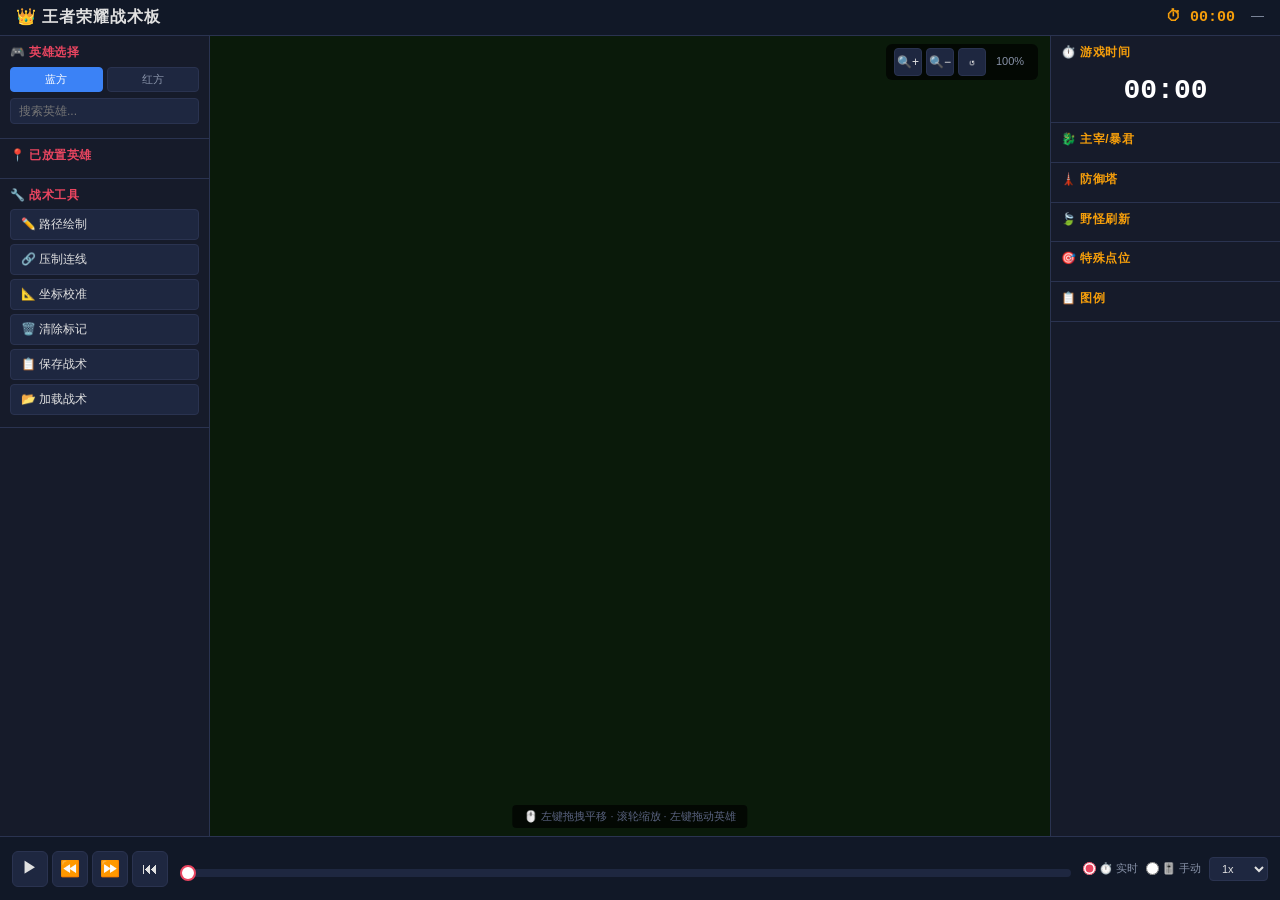
==== index.html @ 68d26238 "Initial: Honor of Kings Tactics Board — HTML5 Canvas MOBA tactical visualization system" ====
<!DOCTYPE html>
<html lang="zh-CN">
<head>
<meta charset="UTF-8">
<meta name="viewport" content="width=device-width, initial-scale=1.0">
<title>王者荣耀战术板</title>
<link rel="stylesheet" href="css/style.css">
</head>
<body>
  <!-- 顶部标题栏 -->
  <header id="header">
    <h1>👑 王者荣耀战术板</h1>
    <button id="btn-menu" title="菜单">☰</button>
    <div id="header-info">
      <span id="game-time-display">⏱ 00:00</span>
      <span id="game-phase-display">—</span>
    </div>
  </header>

  <!-- 主布局：三栏 -->
  <div id="main-container">
    <!-- 左侧面板 -->
    <aside id="left-panel">
      <!-- 抽屉拖拽手柄（移动端） -->
      <div id="drawer-handle"></div>
      <!-- 英雄面板 -->
      <section id="hero-section">
        <h3>🎮 英雄选择</h3>
        <div class="team-tabs">
          <button class="team-tab active" data-team="blue">蓝方</button>
          <button class="team-tab" data-team="red">红方</button>
        </div>
        <input type="text" id="hero-search" placeholder="搜索英雄...">
        <div id="hero-list"></div>
      </section>

      <!-- 已放置英雄 -->
      <section id="placed-heroes">
        <h3>📍 已放置英雄</h3>
        <div id="placed-list"></div>
      </section>

      <!-- 战术工具 -->
      <section id="tools-section">
        <h3>🔧 战术工具</h3>
        <button id="btn-path" class="tool-btn">✏️ 路径绘制</button>
        <button id="btn-suppress" class="tool-btn" title="连线模式：点击英雄A再点击英雄B建立连线">🔗 压制连线</button>
        <button id="btn-calibrate" class="tool-btn">📐 坐标校准</button>
        <button id="btn-erase" class="tool-btn">🗑️ 清除标记</button>
        <button id="btn-save" class="tool-btn">📋 保存战术</button>
        <button id="btn-load" class="tool-btn">📂 加载战术</button>
        <input type="file" id="load-file" accept=".json" style="display:none">
      </section>
    </aside>

    <!-- 中间地图 -->
    <main id="map-area">
      <div id="map-controls">
        <button id="btn-zoom-in" title="放大">🔍+</button>
        <button id="btn-zoom-out" title="缩小">🔍−</button>
        <button id="btn-zoom-reset" title="重置视图">↺</button>
        <span id="zoom-level">100%</span>
      </div>
      <canvas id="map-canvas"></canvas>
      <div id="map-hint">🖱️ 左键拖拽平移 · 滚轮缩放 · 左键拖动英雄</div>
    </main>

    <!-- 右侧面板 -->
    <aside id="right-panel">
      <!-- 游戏时间 -->
      <section id="time-section">
        <h3>⏱️ 游戏时间</h3>
        <div id="time-display">00:00</div>
      </section>

      <!-- 主宰/暴君 -->
      <section id="dragon-section">
        <h3>🐉 主宰/暴君</h3>
        <div id="dragon-info"></div>
      </section>

      <!-- 防御塔 -->
      <section id="tower-section">
        <h3>🗼 防御塔</h3>
        <div id="tower-info"></div>
      </section>

      <!-- 野怪 -->
      <section id="jungle-section">
        <h3>🍃 野怪刷新</h3>
        <div id="jungle-info"></div>
      </section>

      <!-- 特殊点位 -->
      <section id="special-section">
        <h3>🎯 特殊点位</h3>
        <div id="special-info"></div>
      </section>

      <!-- 图例 -->
      <section id="legend-section">
        <h3>📋 图例</h3>
        <div id="legend"></div>
      </section>
    </aside>
  </div>

  <!-- 移动端：信息面板浮动切换按钮 -->
  <button id="btn-toggle-info" title="信息面板">📊</button>
  <div id="mobile-info-indicator">游戏信息</div>

  <!-- 底部时间轴 -->
  <footer id="timeline-bar">
    <div class="timeline-controls">
      <button id="btn-play" title="开始/暂停">▶</button>
      <button id="btn-step-back" title="后退30秒">⏪</button>
      <button id="btn-step-fwd" title="前进30秒">⏩</button>
      <button id="btn-reset-time" title="归零">⏮</button>
    </div>

    <div class="timeline-slider-container">
      <div class="timeline-markers" id="timeline-markers"></div>
      <input type="range" id="timeline-slider" min="0" max="1200" value="0" step="1">
      <div class="timeline-labels" id="timeline-labels"></div>
    </div>

    <div class="timeline-settings">
      <label class="mode-label">
        <input type="radio" name="timeMode" value="realtime" checked> ⏱️ 实时
      </label>
      <label class="mode-label">
        <input type="radio" name="timeMode" value="manual"> 🎚️ 手动
      </label>
      <select id="speed-select">
        <option value="0.5">0.5x</option>
        <option value="1" selected>1x</option>
        <option value="2">2x</option>
        <option value="4">4x</option>
      </select>
    </div>
  </footer>

  <script src="js/gameData.js"></script>
  <script src="js/map.js"></script>
  <script src="js/markers.js"></script>
  <script src="js/heroPanel.js"></script>
  <script src="js/infoPanel.js"></script>
  <script src="js/timeline.js"></script>
  <script src="js/paths.js"></script>
  <script src="js/storage.js"></script>
  <script src="js/calibrate.js"></script>
  <script src="js/skills.js"></script>
  <script src="js/main.js"></script>
</body>
</html>
---- css/style.css ----
/* ===== 全局样式 ===== */
*, *::before, *::after {
  margin: 0;
  padding: 0;
  box-sizing: border-box;
}

:root {
  --bg-primary: #0a0e1a;
  --bg-secondary: #111827;
  --bg-panel: #161b2a;
  --bg-element: #1e2740;
  --border-color: #2a3350;
  --text-primary: #e0e0e0;
  --text-secondary: #8892a8;
  --text-muted: #5a6380;
  --accent-blue: #3b82f6;
  --accent-red: #e94560;
  --accent-gold: #f59e0b;
  --accent-green: #10b981;
  --accent-purple: #8b5cf6;
  --accent-cyan: #06b6d4;
  --team-blue: #3b82f6;
  --team-red: #ef4444;
}

html, body {
  width: 100%;
  height: 100%;
  overflow: hidden;
  font-family: 'Segoe UI', 'PingFang SC', 'Microsoft YaHei', sans-serif;
  background: var(--bg-primary);
  color: var(--text-primary);
  font-size: 13px;
  line-height: 1.4;
}

/* ===== 头部 ===== */
#header {
  display: flex;
  justify-content: space-between;
  align-items: center;
  padding: 6px 16px;
  background: var(--bg-secondary);
  border-bottom: 1px solid var(--border-color);
  height: 36px;
  flex-shrink: 0;
}

#header h1 {
  font-size: 16px;
  font-weight: 700;
  letter-spacing: 1px;
}

#header-info {
  display: flex;
  gap: 16px;
  font-size: 13px;
  color: var(--text-secondary);
}

#game-time-display {
  font-weight: bold;
  color: var(--accent-gold);
  font-family: 'Consolas', 'Courier New', monospace;
  font-size: 15px;
}

/* ===== 主容器 ===== */
#main-container {
  display: flex;
  height: calc(100vh - 36px - 64px);
  gap: 0;
}

/* ===== 左侧面板 ===== */
#left-panel {
  width: 210px;
  min-width: 210px;
  background: var(--bg-panel);
  border-right: 1px solid var(--border-color);
  overflow-y: auto;
  display: flex;
  flex-direction: column;
  gap: 0;
}

#left-panel section {
  padding: 8px 10px;
  border-bottom: 1px solid var(--border-color);
}

#left-panel h3 {
  font-size: 12px;
  color: var(--accent-red);
  margin-bottom: 6px;
  text-transform: uppercase;
  letter-spacing: 0.5px;
}

/* 阵营标签 */
.team-tabs {
  display: flex;
  gap: 4px;
  margin-bottom: 6px;
}

.team-tab {
  flex: 1;
  padding: 4px 8px;
  border: 1px solid var(--border-color);
  background: var(--bg-element);
  color: var(--text-secondary);
  border-radius: 4px;
  cursor: pointer;
  font-size: 11px;
  transition: all 0.2s;
}

.team-tab.active[data-team="blue"] {
  background: var(--team-blue);
  color: #fff;
  border-color: var(--team-blue);
}

.team-tab.active[data-team="red"] {
  background: var(--team-red);
  color: #fff;
  border-color: var(--team-red);
}

/* 英雄搜索 */
#hero-search {
  width: 100%;
  padding: 5px 8px;
  background: var(--bg-element);
  border: 1px solid var(--border-color);
  border-radius: 4px;
  color: var(--text-primary);
  font-size: 12px;
  margin-bottom: 6px;
  outline: none;
}

#hero-search:focus {
  border-color: var(--accent-blue);
}

/* 英雄列表 */
#hero-list {
  display: flex;
  flex-wrap: wrap;
  gap: 3px;
  max-height: 200px;
  overflow-y: auto;
}

.hero-icon {
  width: 34px;
  height: 34px;
  border-radius: 50%;
  background: var(--bg-element);
  border: 2px solid transparent;
  cursor: grab;
  display: flex;
  align-items: center;
  justify-content: center;
  font-size: 14px;
  font-weight: bold;
  font-family: 'Microsoft YaHei', 'PingFang SC', sans-serif;
  transition: all 0.15s;
  user-select: none;
  position: relative;
}

.hero-icon:hover {
  border-color: var(--accent-blue);
  transform: scale(1.1);
}

.hero-icon:active {
  cursor: grabbing;
  transform: scale(0.95);
}

.hero-icon.selected {
  border-color: var(--accent-gold);
  box-shadow: 0 0 6px rgba(245, 158, 11, 0.4);
}

.hero-icon .hero-tooltip {
  display: none;
  position: absolute;
  bottom: 100%;
  left: 50%;
  transform: translateX(-50%);
  background: #000;
  color: #fff;
  padding: 2px 6px;
  border-radius: 3px;
  font-size: 10px;
  white-space: nowrap;
  z-index: 100;
}

.hero-icon:hover .hero-tooltip {
  display: block;
}

/* 已放置英雄 */
#placed-list {
  display: flex;
  flex-direction: column;
  gap: 3px;
  max-height: 150px;
  overflow-y: auto;
  font-size: 11px;
}

.placed-entry {
  display: flex;
  align-items: center;
  gap: 6px;
  padding: 3px 6px;
  background: var(--bg-element);
  border-radius: 4px;
  cursor: pointer;
}

.placed-entry:hover {
  background: #2a3350;
}

.placed-entry .remove-btn {
  margin-left: auto;
  cursor: pointer;
  color: var(--accent-red);
  font-weight: bold;
  font-size: 14px;
}

/* 战术工具 */
#tools-section .tool-btn {
  display: block;
  width: 100%;
  padding: 6px 10px;
  margin-bottom: 4px;
  background: var(--bg-element);
  border: 1px solid var(--border-color);
  color: var(--text-primary);
  border-radius: 4px;
  cursor: pointer;
  font-size: 12px;
  text-align: left;
  transition: all 0.15s;
}

#tools-section .tool-btn:hover {
  background: #2a3350;
  border-color: var(--accent-blue);
}

#tools-section .tool-btn.active {
  background: var(--accent-blue);
  border-color: var(--accent-blue);
  color: #fff;
}

/* ===== 地图区域 ===== */
#map-area {
  flex: 1;
  position: relative;
  background: #0a1a0a;
  overflow: hidden;
  cursor: default;
}

#map-canvas {
  display: block;
  width: 100%;
  height: 100%;
}

#map-controls {
  position: absolute;
  top: 8px;
  right: 12px;
  display: flex;
  align-items: center;
  gap: 4px;
  z-index: 10;
  background: rgba(0,0,0,0.7);
  padding: 4px 8px;
  border-radius: 6px;
}

#map-controls button {
  width: 28px;
  height: 28px;
  border: 1px solid var(--border-color);
  background: var(--bg-element);
  color: var(--text-primary);
  border-radius: 4px;
  cursor: pointer;
  font-size: 12px;
  display: flex;
  align-items: center;
  justify-content: center;
}

#map-controls button:hover {
  background: #2a3350;
}

#zoom-level {
  font-size: 11px;
  color: var(--text-secondary);
  min-width: 40px;
  text-align: center;
}

#map-hint {
  position: absolute;
  bottom: 8px;
  left: 50%;
  transform: translateX(-50%);
  background: rgba(0,0,0,0.7);
  padding: 4px 12px;
  border-radius: 4px;
  font-size: 11px;
  color: var(--text-muted);
  z-index: 10;
  pointer-events: none;
}

/* ===== 右侧面板 ===== */
#right-panel {
  width: 230px;
  min-width: 230px;
  background: var(--bg-panel);
  border-left: 1px solid var(--border-color);
  overflow-y: auto;
}

#right-panel section {
  padding: 8px 10px;
  border-bottom: 1px solid var(--border-color);
}

#right-panel h3 {
  font-size: 12px;
  color: var(--accent-gold);
  margin-bottom: 6px;
  letter-spacing: 0.5px;
}

#time-display {
  font-size: 28px;
  font-weight: bold;
  color: #fff;
  font-family: 'Consolas', 'Courier New', monospace;
  text-align: center;
  padding: 4px 0;
}

.info-row {
  display: flex;
  justify-content: space-between;
  align-items: center;
  padding: 3px 0;
  font-size: 11px;
  border-bottom: 1px solid rgba(42,51,80,0.5);
}

.info-row .label {
  color: var(--text-secondary);
}

.info-row .value {
  font-weight: bold;
  font-family: 'Consolas', 'Courier New', monospace;
  font-size: 11px;
}

.info-row .value.ready {
  color: var(--accent-green);
}

.info-row .value.counting {
  color: var(--accent-gold);
}

.info-row .value.expired {
  color: var(--text-muted);
}

.info-row .value.danger {
  color: var(--accent-red);
}

/* ===== 图例 ===== */
#legend {
  display: flex;
  flex-wrap: wrap;
  gap: 3px 8px;
  font-size: 10px;
}

.legend-item {
  display: flex;
  align-items: center;
  gap: 3px;
  color: var(--text-secondary);
}

.legend-dot {
  width: 8px;
  height: 8px;
  border-radius: 50%;
  display: inline-block;
}

/* ===== 底部时间轴 ===== */
#timeline-bar {
  height: 64px;
  background: var(--bg-secondary);
  border-top: 1px solid var(--border-color);
  display: flex;
  align-items: center;
  padding: 0 12px;
  gap: 12px;
  flex-shrink: 0;
}

.timeline-controls {
  display: flex;
  gap: 4px;
}

.timeline-controls button {
  width: 36px;
  height: 36px;
  border: 1px solid var(--border-color);
  background: var(--bg-element);
  color: var(--text-primary);
  border-radius: 6px;
  cursor: pointer;
  font-size: 16px;
  display: flex;
  align-items: center;
  justify-content: center;
  transition: all 0.15s;
}

.timeline-controls button:hover {
  background: #2a3350;
}

#btn-play.playing {
  background: var(--accent-red);
  border-color: var(--accent-red);
}

.timeline-slider-container {
  flex: 1;
  position: relative;
}

.timeline-markers {
  position: relative;
  height: 10px;
  margin-bottom: 2px;
}

.timeline-marker {
  position: absolute;
  width: 2px;
  height: 10px;
  border-radius: 1px;
  transform: translateX(-50%);
}

.timeline-marker.major {
  height: 14px;
  width: 3px;
  top: -2px;
}

#timeline-slider {
  width: 100%;
  height: 8px;
  -webkit-appearance: none;
  appearance: none;
  background: var(--bg-element);
  border-radius: 4px;
  outline: none;
  cursor: pointer;
}

#timeline-slider::-webkit-slider-thumb {
  -webkit-appearance: none;
  appearance: none;
  width: 16px;
  height: 16px;
  background: #fff;
  border-radius: 50%;
  border: 2px solid var(--accent-red);
  cursor: grab;
}

.timeline-labels {
  display: flex;
  justify-content: space-between;
  font-size: 9px;
  color: var(--text-muted);
  margin-top: 2px;
}

.timeline-settings {
  display: flex;
  align-items: center;
  gap: 8px;
}

.mode-label {
  font-size: 11px;
  color: var(--text-secondary);
  cursor: pointer;
  display: flex;
  align-items: center;
  gap: 3px;
}

.mode-label input[type="radio"] {
  accent-color: var(--accent-red);
}

#speed-select {
  padding: 4px 8px;
  background: var(--bg-element);
  border: 1px solid var(--border-color);
  color: var(--text-primary);
  border-radius: 4px;
  font-size: 11px;
  outline: none;
}

/* ===== 滚动条样式 ===== */
::-webkit-scrollbar {
  width: 5px;
}

::-webkit-scrollbar-track {
  background: transparent;
}

::-webkit-scrollbar-thumb {
  background: var(--border-color);
  border-radius: 3px;
}

::-webkit-scrollbar-thumb:hover {
  background: #3a4560;
}

/* ===== 校准面板 ===== */
#calibrate-panel {
  padding: 8px 10px;
  border-top: 1px solid var(--accent-gold);
  background: #0f1a2e;
}

.cal-header {
  display: flex;
  justify-content: space-between;
  align-items: center;
  margin-bottom: 6px;
}

.cal-header h3 {
  font-size: 12px;
  color: var(--accent-gold);
  margin: 0;
}

#cal-progress {
  font-size: 10px;
  color: var(--text-secondary);
  font-weight: bold;
}

.cal-info {
  font-size: 11px;
  color: var(--text-secondary);
  margin-bottom: 6px;
}

.cal-list {
  max-height: 250px;
  overflow-y: auto;
  display: flex;
  flex-direction: column;
  gap: 2px;
  margin-bottom: 6px;
}

.cal-item {
  display: flex;
  align-items: center;
  gap: 6px;
  padding: 4px 6px;
  background: var(--bg-element);
  border-radius: 3px;
  cursor: pointer;
  font-size: 11px;
  transition: all 0.15s;
}

.cal-item:hover {
  background: #2a3350;
}

.cal-item.adjusted {
  border-left-width: 4px !important;
  background: #1a2a1a;
}

.cal-item.selected {
  background: #2a3a10 !important;
  box-shadow: 0 0 8px rgba(255, 215, 0, 0.5);
  outline: 1px solid rgba(255, 215, 0, 0.6);
}

.cal-item.selected .cal-name {
  color: #ffd700;
  font-weight: bold;
}

.cal-icon {
  font-size: 14px;
  width: 20px;
  text-align: center;
}

.cal-name {
  flex: 1;
  color: var(--text-primary);
  white-space: nowrap;
  overflow: hidden;
  text-overflow: ellipsis;
}

.cal-coord {
  color: var(--accent-gold);
  font-family: 'Consolas', monospace;
  font-size: 10px;
}

.cal-actions {
  display: flex;
  gap: 4px;
  margin-bottom: 4px;
}

.cal-actions button {
  flex: 1;
  padding: 5px 8px;
  background: var(--bg-element);
  border: 1px solid var(--border-color);
  color: var(--text-primary);
  border-radius: 4px;
  cursor: pointer;
  font-size: 11px;
}

.cal-actions button:hover {
  background: #2a3350;
}

.cal-export {
  display: flex;
  gap: 4px;
}

.cal-export button {
  flex: 1;
  padding: 6px 10px;
  background: var(--accent-gold);
  border: none;
  color: #000;
  border-radius: 4px;
  cursor: pointer;
  font-weight: bold;
  font-size: 11px;
}

.cal-export button:hover {
  filter: brightness(1.1);
}

#btn-calibrate.active {
  background: var(--accent-gold) !important;
  border-color: var(--accent-gold) !important;
  color: #000 !important;
  font-weight: bold;
}

/* ===== 响应式：平板横屏 (768-1200px) ===== */
@media (max-width: 1200px) and (min-width: 769px) {
  #left-panel { width: 170px; min-width: 170px; }
  #right-panel { width: 190px; min-width: 190px; }
  #left-panel h3, #right-panel h3 { font-size: 11px; }
  #hero-list { max-height: 150px; }
  .hero-icon { width: 30px; height: 30px; font-size: 12px; }
  #time-display { font-size: 24px; }
}

/* ===== 响应式：手机竖屏 (<768px) ===== */
@media (max-width: 768px) {
  /* --- 基础 --- */
  html, body {
    font-size: 14px;
    overflow: hidden;
    touch-action: manipulation;
    -webkit-user-select: none;
    user-select: none;
  }

  /* --- 头部压缩 --- */
  #header {
    height: 40px;
    padding: 4px 10px;
  }
  #header h1 { font-size: 14px; }
  #header-info { gap: 8px; font-size: 11px; }
  #game-time-display { font-size: 13px; }

  /* --- 主容器改为垂直布局 --- */
  #main-container {
    flex-direction: column;
    height: calc(100vh - 40px - 48px);
  }

  /* --- 地图全屏 --- */
  #map-area {
    flex: 1;
    width: 100%;
  }

  /* --- 地图控件移到左下 --- */
  #map-controls {
    top: auto;
    bottom: 8px;
    right: auto;
    left: 8px;
    padding: 2px 6px;
    gap: 2px;
  }
  #map-controls button {
    width: 36px;
    height: 36px;
    font-size: 16px;
  }
  #zoom-level { font-size: 12px; min-width: 36px; }

  /* --- 地图提示 --- */
  #map-hint {
    bottom: 50px;
    font-size: 10px;
    padding: 3px 8px;
    white-space: nowrap;
  }

  /* --- 左侧面板 → 底部抽屉 --- */
  #left-panel {
    position: fixed;
    bottom: 0;
    left: 0;
    right: 0;
    width: 100% !important;
    min-width: 0 !important;
    max-height: 45vh;
    z-index: 100;
    background: var(--bg-panel);
    border-right: none;
    border-top: 2px solid var(--accent-blue);
    border-radius: 14px 14px 0 0;
    transform: translateY(calc(100% - 32px)); /* 只露出拖拽手柄 */
    transition: transform 0.3s cubic-bezier(0.4, 0, 0.2, 1);
    overflow-y: auto;
    box-shadow: 0 -4px 20px rgba(0,0,0,0.5);
  }
  #left-panel.open {
    transform: translateY(0);
  }

  /* 抽屉拖拽手柄 */
  #drawer-handle {
    display: flex;
    justify-content: center;
    align-items: center;
    padding: 8px 0 4px;
    cursor: grab;
    position: sticky;
    top: 0;
    background: var(--bg-panel);
    z-index: 1;
  }
  #drawer-handle::before {
    content: '';
    width: 36px;
    height: 4px;
    background: var(--text-muted);
    border-radius: 2px;
  }

  #left-panel section {
    padding: 6px 12px;
  }
  #left-panel h3 { font-size: 13px; }

  /* 英雄列表改为水平滚动 */
  #hero-list {
    flex-wrap: nowrap;
    overflow-x: auto;
    overflow-y: hidden;
    max-height: 60px;
    gap: 6px;
    padding-bottom: 4px;
  }
  .hero-icon {
    flex-shrink: 0;
    width: 40px;
    height: 40px;
    font-size: 18px;
  }

  /* 已放置英雄 */
  #placed-list {
    flex-direction: row;
    flex-wrap: wrap;
    max-height: 80px;
    gap: 4px;
  }
  .placed-entry { font-size: 12px; padding: 4px 8px; }

  /* 战术工具按钮组：横排 */
  #tools-section .tool-btn {
    display: inline-block;
    width: auto;
    padding: 8px 12px;
    margin-bottom: 4px;
    margin-right: 4px;
    font-size: 13px;
    min-height: 40px;
  }

  /* 搜索框 */
  #hero-search { font-size: 14px; padding: 8px 10px; min-height: 40px; }
  .team-tab { font-size: 13px; padding: 6px 10px; min-height: 40px; }
  .lane-filter-btn { font-size: 12px !important; padding: 5px 8px !important; }

  /* --- 右侧面板 → 叠加在地图上的半透明浮层 --- */
  #right-panel {
    position: fixed;
    right: 0;
    top: 40px;
    width: 160px !important;
    min-width: 0 !important;
    max-height: calc(100vh - 40px - 48px);
    background: rgba(22, 27, 42, 0.92);
    border-left: 1px solid var(--border-color);
    overflow-y: auto;
    z-index: 50;
    transform: translateX(100%);
    transition: transform 0.25s ease;
    font-size: 11px;
    backdrop-filter: blur(6px);
    -webkit-backdrop-filter: blur(6px);
  }
  #right-panel.open {
    transform: translateX(0);
  }
  #right-panel section { padding: 6px 8px; }
  #right-panel h3 { font-size: 11px; margin-bottom: 4px; }
  #time-display { font-size: 22px; }
  .info-row { font-size: 10px; padding: 2px 0; }
  .info-row .value { font-size: 10px; }

  /* 右侧面板切换按钮 */
  #btn-toggle-info {
    display: flex;
    position: fixed;
    right: 4px;
    top: 44px;
    width: 32px;
    height: 32px;
    background: rgba(0,0,0,0.7);
    border: 1px solid var(--border-color);
    color: var(--text-primary);
    border-radius: 50%;
    align-items: center;
    justify-content: center;
    font-size: 14px;
    z-index: 51;
    cursor: pointer;
  }

  /* --- 底部时间轴压缩 --- */
  #timeline-bar {
    height: 48px;
    padding: 0 8px;
    gap: 6px;
  }
  .timeline-controls button {
    width: 32px;
    height: 32px;
    font-size: 14px;
    border-radius: 50%;
  }
  .timeline-settings { gap: 4px; }
  .mode-label { font-size: 10px; }
  #speed-select { font-size: 10px; padding: 3px 6px; }
  #timeline-slider { height: 6px; }
  #timeline-slider::-webkit-slider-thumb {
    width: 20px;
    height: 20px;
  }

  /* --- 移动端右侧信息面板关闭时的浮动指示器 --- */
  #mobile-info-indicator {
    display: none;
    position: fixed;
    right: 4px;
    top: 50%;
    transform: translateY(-50%);
    background: rgba(0,0,0,0.7);
    color: var(--accent-gold);
    padding: 4px 3px;
    border-radius: 6px 0 0 6px;
    font-size: 10px;
    writing-mode: vertical-lr;
    z-index: 49;
    cursor: pointer;
  }

  /* --- 按钮触屏尺寸 --- */
  button, .tool-btn, .lane-filter-btn, .team-tab {
    min-height: 36px;
    min-width: 36px;
  }

  /* --- 滚动条更细 --- */
  ::-webkit-scrollbar { width: 3px; height: 3px; }

  /* --- 汉堡菜单按钮 --- */
  #btn-menu {
    display: flex !important;
    background: none;
    border: none;
    color: var(--text-primary);
    font-size: 20px;
    cursor: pointer;
    padding: 2px 6px;
    line-height: 1;
  }

  /* --- 连线模式按钮 --- */
  #btn-suppress {
    display: inline-block !important;
  }
}

/* ===== 桌面端：隐藏移动专属元素 ===== */
#btn-menu { display: none; }
#drawer-handle { display: none; }
#btn-toggle-info { display: none; }
#mobile-info-indicator { display: none; }
#btn-suppress { display: none; }
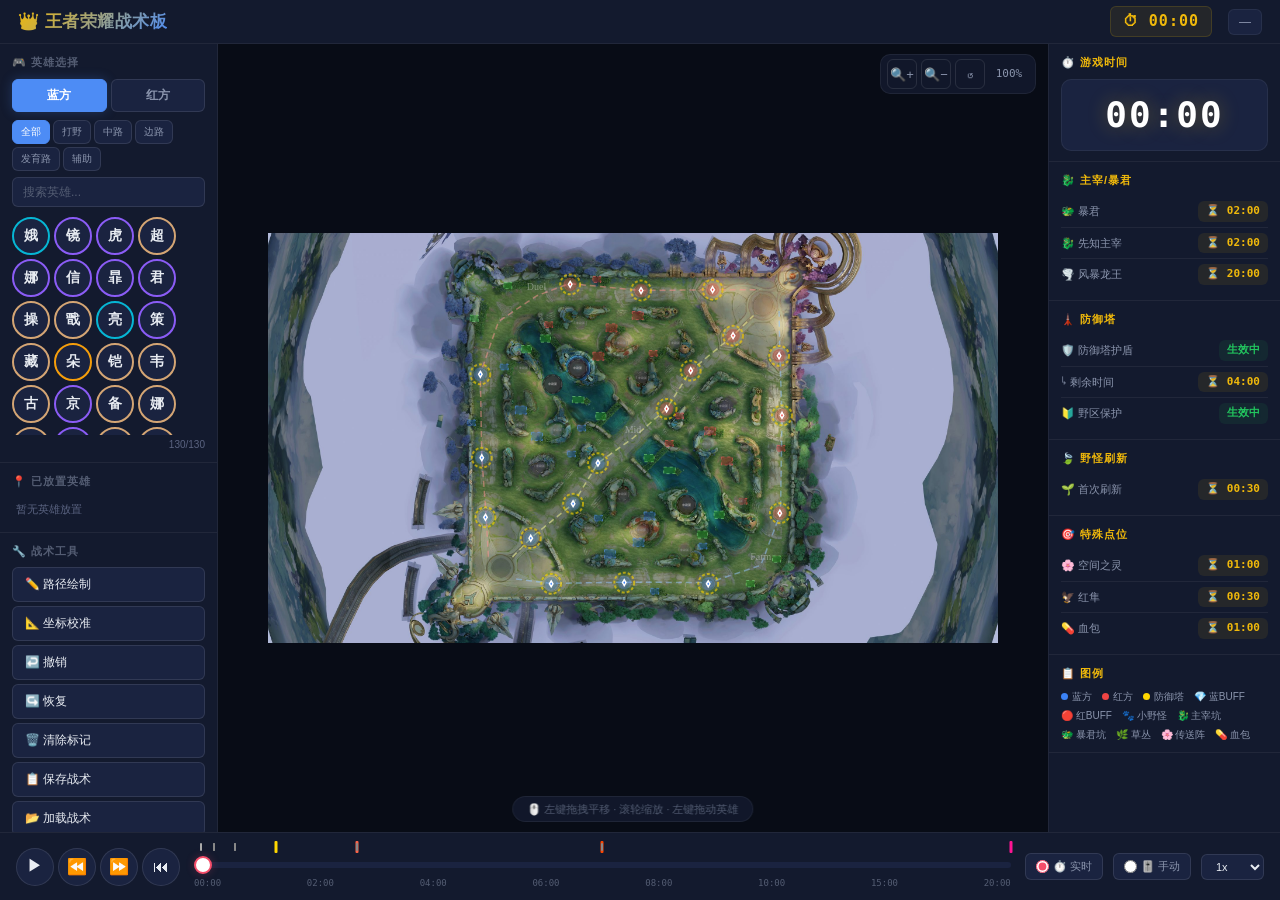
==== commit b1c79a28: "Clean up: remove build artifacts, add source files, add README & LICENSE" ====
--- a/index.html
+++ b/index.html
@@ -10,7 +10,6 @@
   <!-- 顶部标题栏 -->
   <header id="header">
     <h1>👑 王者荣耀战术板</h1>
-    <button id="btn-menu" title="菜单">☰</button>
     <div id="header-info">
       <span id="game-time-display">⏱ 00:00</span>
       <span id="game-phase-display">—</span>
@@ -21,8 +20,6 @@
   <div id="main-container">
     <!-- 左侧面板 -->
     <aside id="left-panel">
-      <!-- 抽屉拖拽手柄（移动端） -->
-      <div id="drawer-handle"></div>
       <!-- 英雄面板 -->
       <section id="hero-section">
         <h3>🎮 英雄选择</h3>
@@ -44,8 +41,9 @@
       <section id="tools-section">
         <h3>🔧 战术工具</h3>
         <button id="btn-path" class="tool-btn">✏️ 路径绘制</button>
-        <button id="btn-suppress" class="tool-btn" title="连线模式：点击英雄A再点击英雄B建立连线">🔗 压制连线</button>
         <button id="btn-calibrate" class="tool-btn">📐 坐标校准</button>
+        <button id="btn-undo" class="tool-btn" title="Ctrl+Z">↩️ 撤销</button>
+        <button id="btn-redo" class="tool-btn" title="Ctrl+Y">↪️ 恢复</button>
         <button id="btn-erase" class="tool-btn">🗑️ 清除标记</button>
         <button id="btn-save" class="tool-btn">📋 保存战术</button>
         <button id="btn-load" class="tool-btn">📂 加载战术</button>
@@ -105,10 +103,6 @@
     </aside>
   </div>
 
-  <!-- 移动端：信息面板浮动切换按钮 -->
-  <button id="btn-toggle-info" title="信息面板">📊</button>
-  <div id="mobile-info-indicator">游戏信息</div>
-
   <!-- 底部时间轴 -->
   <footer id="timeline-bar">
     <div class="timeline-controls">
@@ -142,6 +136,7 @@
 
   <script src="js/gameData.js"></script>
   <script src="js/map.js"></script>
+  <script src="js/minion.js"></script>
   <script src="js/markers.js"></script>
   <script src="js/heroPanel.js"></script>
   <script src="js/infoPanel.js"></script>
@@ -150,6 +145,7 @@
   <script src="js/storage.js"></script>
   <script src="js/calibrate.js"></script>
   <script src="js/skills.js"></script>
+  <script src="js/ai.js"></script>
   <script src="js/main.js"></script>
 </body>
 </html>
--- a/css/style.css
+++ b/css/style.css
@@ -1,980 +1,515 @@
-/* ===== 全局样式 ===== */
-*, *::before, *::after {
-  margin: 0;
-  padding: 0;
-  box-sizing: border-box;
-}
-
+/* ============================================================
+   Honor of Kings Tactics Board — UI Theme
+   Dark esports aesthetic with glass morphism accents
+   ============================================================ */
+
+/* ----- Design Tokens ----- */
 :root {
-  --bg-primary: #0a0e1a;
-  --bg-secondary: #111827;
-  --bg-panel: #161b2a;
-  --bg-element: #1e2740;
-  --border-color: #2a3350;
-  --text-primary: #e0e0e0;
-  --text-secondary: #8892a8;
-  --text-muted: #5a6380;
-  --accent-blue: #3b82f6;
-  --accent-red: #e94560;
-  --accent-gold: #f59e0b;
-  --accent-green: #10b981;
+  --bg-deep: #080c16;
+  --bg-base: #0d1322;
+  --bg-surface: #131a2e;
+  --bg-elevated: #1a2340;
+  --bg-glass: rgba(19, 26, 46, 0.85);
+  --border-subtle: rgba(255,255,255,0.06);
+  --border-default: rgba(255,255,255,0.10);
+  --border-active: rgba(255,255,255,0.18);
+  --text-primary: #e8ecf2;
+  --text-secondary: #8b95ad;
+  --text-muted: #545d73;
+  --accent-blue: #4d8cf5;
+  --accent-blue-glow: rgba(77,140,245,0.25);
+  --accent-red: #f54d6a;
+  --accent-red-glow: rgba(245,77,106,0.25);
+  --accent-gold: #f0b90b;
+  --accent-gold-glow: rgba(240,185,11,0.25);
+  --accent-green: #22c55e;
+  --accent-cyan: #06b6d4;
   --accent-purple: #8b5cf6;
-  --accent-cyan: #06b6d4;
-  --team-blue: #3b82f6;
-  --team-red: #ef4444;
-}
+  --radius-sm: 6px;
+  --radius-md: 10px;
+  --radius-lg: 14px;
+  --shadow-sm: 0 1px 2px rgba(0,0,0,0.3);
+  --shadow-md: 0 4px 12px rgba(0,0,0,0.4);
+  --shadow-lg: 0 8px 24px rgba(0,0,0,0.5);
+  --transition: 0.2s cubic-bezier(0.4, 0, 0.2, 1);
+  --font-mono: 'JetBrains Mono', 'Cascadia Code', 'Consolas', monospace;
+  --font-cn: 'PingFang SC', 'Microsoft YaHei', 'Noto Sans SC', sans-serif;
+}
+
+/* ----- Reset & Base ----- */
+*, *::before, *::after { margin:0; padding:0; box-sizing:border-box; }
 
 html, body {
-  width: 100%;
-  height: 100%;
-  overflow: hidden;
-  font-family: 'Segoe UI', 'PingFang SC', 'Microsoft YaHei', sans-serif;
-  background: var(--bg-primary);
+  width:100%; height:100%; overflow:hidden;
+  font-family: var(--font-cn);
+  font-size:13px; line-height:1.5;
+  background: var(--bg-deep);
   color: var(--text-primary);
-  font-size: 13px;
-  line-height: 1.4;
-}
-
-/* ===== 头部 ===== */
+  -webkit-font-smoothing: antialiased;
+}
+
+/* ----- Scrollbar ----- */
+::-webkit-scrollbar { width:4px; height:4px; }
+::-webkit-scrollbar-track { background:transparent; }
+::-webkit-scrollbar-thumb { background:var(--border-active); border-radius:2px; }
+::-webkit-scrollbar-thumb:hover { background:var(--text-muted); }
+
+/* ============================================================
+   HEADER
+   ============================================================ */
 #header {
-  display: flex;
-  justify-content: space-between;
-  align-items: center;
-  padding: 6px 16px;
-  background: var(--bg-secondary);
-  border-bottom: 1px solid var(--border-color);
-  height: 36px;
-  flex-shrink: 0;
+  display:flex; align-items:center; justify-content:space-between;
+  height:44px; padding:0 18px; flex-shrink:0;
+  background: var(--bg-surface);
+  border-bottom:1px solid var(--border-subtle);
+  backdrop-filter: blur(12px);
+  -webkit-backdrop-filter: blur(12px);
+  z-index:10;
 }
 
 #header h1 {
-  font-size: 16px;
-  font-weight: 700;
-  letter-spacing: 1px;
+  font-size:17px; font-weight:700; letter-spacing:0.5px;
+  background: linear-gradient(135deg, var(--accent-gold), var(--accent-blue));
+  -webkit-background-clip:text; -webkit-text-fill-color:transparent;
+  background-clip:text;
 }
 
 #header-info {
-  display: flex;
-  gap: 16px;
-  font-size: 13px;
-  color: var(--text-secondary);
+  display:flex; align-items:center; gap:16px; font-size:13px;
 }
 
 #game-time-display {
-  font-weight: bold;
-  color: var(--accent-gold);
-  font-family: 'Consolas', 'Courier New', monospace;
-  font-size: 15px;
-}
-
-/* ===== 主容器 ===== */
+  font-weight:700; font-size:15px; color:var(--accent-gold);
+  font-family:var(--font-mono); letter-spacing:1px;
+  background:rgba(240,185,11,0.08); padding:3px 12px;
+  border-radius:var(--radius-sm); border:1px solid rgba(240,185,11,0.15);
+}
+
+#game-phase-display {
+  color:var(--text-secondary); font-size:12px;
+  padding:3px 10px; border-radius:var(--radius-sm);
+  background:var(--bg-elevated); border:1px solid var(--border-subtle);
+}
+
+/* ============================================================
+   MAIN CONTAINER
+   ============================================================ */
 #main-container {
-  display: flex;
-  height: calc(100vh - 36px - 64px);
-  gap: 0;
-}
-
-/* ===== 左侧面板 ===== */
+  display:flex; height:calc(100vh - 44px - 68px); gap:0;
+}
+
+/* ============================================================
+   LEFT PANEL
+   ============================================================ */
 #left-panel {
-  width: 210px;
-  min-width: 210px;
-  background: var(--bg-panel);
-  border-right: 1px solid var(--border-color);
-  overflow-y: auto;
-  display: flex;
-  flex-direction: column;
-  gap: 0;
+  width:218px; min-width:218px; flex-shrink:0;
+  background:var(--bg-surface);
+  border-right:1px solid var(--border-subtle);
+  display:flex; flex-direction:column;
+  overflow-y:auto; overflow-x:hidden;
 }
 
 #left-panel section {
-  padding: 8px 10px;
-  border-bottom: 1px solid var(--border-color);
+  padding:10px 12px;
+  border-bottom:1px solid var(--border-subtle);
 }
 
 #left-panel h3 {
-  font-size: 12px;
-  color: var(--accent-red);
-  margin-bottom: 6px;
-  text-transform: uppercase;
-  letter-spacing: 0.5px;
-}
-
-/* 阵营标签 */
-.team-tabs {
-  display: flex;
-  gap: 4px;
-  margin-bottom: 6px;
-}
+  font-size:11px; font-weight:600; text-transform:uppercase;
+  letter-spacing:1px; color:var(--text-muted); margin-bottom:8px;
+  display:flex; align-items:center; gap:6px;
+}
+
+/* -- Team Tabs -- */
+.team-tabs { display:flex; gap:4px; margin-bottom:8px; }
 
 .team-tab {
-  flex: 1;
-  padding: 4px 8px;
-  border: 1px solid var(--border-color);
-  background: var(--bg-element);
-  color: var(--text-secondary);
-  border-radius: 4px;
-  cursor: pointer;
-  font-size: 11px;
-  transition: all 0.2s;
-}
-
+  flex:1; padding:7px 0; text-align:center;
+  font-size:12px; font-weight:600; color:var(--text-secondary);
+  background:var(--bg-elevated); border:1px solid var(--border-default);
+  border-radius:var(--radius-sm); cursor:pointer;
+  transition:var(--transition);
+}
+.team-tab:hover { background:var(--bg-glass); border-color:var(--border-active); }
 .team-tab.active[data-team="blue"] {
-  background: var(--team-blue);
-  color: #fff;
-  border-color: var(--team-blue);
-}
-
+  background:var(--accent-blue); color:#fff; border-color:var(--accent-blue);
+  box-shadow:0 0 12px var(--accent-blue-glow);
+}
 .team-tab.active[data-team="red"] {
-  background: var(--team-red);
-  color: #fff;
-  border-color: var(--team-red);
-}
-
-/* 英雄搜索 */
+  background:var(--accent-red); color:#fff; border-color:var(--accent-red);
+  box-shadow:0 0 12px var(--accent-red-glow);
+}
+
+/* -- Lane Filter -- */
+#lane-filter { display:flex; flex-wrap:wrap; gap:3px; margin-bottom:6px; }
+.lane-filter-btn {
+  padding:4px 8px; font-size:10px; font-weight:500;
+  background:var(--bg-elevated); border:1px solid var(--border-default);
+  color:var(--text-secondary); border-radius:var(--radius-sm);
+  cursor:pointer; transition:var(--transition);
+}
+.lane-filter-btn:hover { border-color:var(--accent-blue); color:var(--text-primary); }
+.lane-filter-btn.active { background:var(--accent-blue); color:#fff; border-color:var(--accent-blue); }
+
+/* -- Search -- */
 #hero-search {
-  width: 100%;
-  padding: 5px 8px;
-  background: var(--bg-element);
-  border: 1px solid var(--border-color);
-  border-radius: 4px;
-  color: var(--text-primary);
-  font-size: 12px;
-  margin-bottom: 6px;
-  outline: none;
-}
-
-#hero-search:focus {
-  border-color: var(--accent-blue);
-}
-
-/* 英雄列表 */
+  width:100%; padding:7px 10px; font-size:12px;
+  background:var(--bg-elevated); border:1px solid var(--border-default);
+  color:var(--text-primary); border-radius:var(--radius-sm);
+  outline:none; margin-bottom:8px; transition:var(--transition);
+}
+#hero-search:focus { border-color:var(--accent-blue); box-shadow:0 0 0 3px var(--accent-blue-glow); }
+#hero-search::placeholder { color:var(--text-muted); }
+
+/* -- Hero List -- */
 #hero-list {
-  display: flex;
-  flex-wrap: wrap;
-  gap: 3px;
-  max-height: 200px;
-  overflow-y: auto;
+  display:flex; flex-wrap:wrap; gap:4px;
+  max-height:220px; overflow-y:auto;
+  padding:2px 0;
 }
 
 .hero-icon {
-  width: 34px;
-  height: 34px;
-  border-radius: 50%;
-  background: var(--bg-element);
-  border: 2px solid transparent;
-  cursor: grab;
-  display: flex;
-  align-items: center;
-  justify-content: center;
-  font-size: 14px;
-  font-weight: bold;
-  font-family: 'Microsoft YaHei', 'PingFang SC', sans-serif;
-  transition: all 0.15s;
-  user-select: none;
-  position: relative;
-}
-
+  width:38px; height:38px; border-radius:50%;
+  background:var(--bg-elevated); border:2px solid var(--border-default);
+  cursor:pointer; display:flex; align-items:center; justify-content:center;
+  font-size:14px; font-weight:700; font-family:var(--font-cn);
+  transition:var(--transition); user-select:none; position:relative;
+  color:var(--text-primary);
+}
 .hero-icon:hover {
-  border-color: var(--accent-blue);
-  transform: scale(1.1);
-}
-
-.hero-icon:active {
-  cursor: grabbing;
-  transform: scale(0.95);
-}
+  border-color:var(--accent-blue); transform:scale(1.12);
+  box-shadow:0 0 10px var(--accent-blue-glow); z-index:2;
+}
+.hero-icon:active { transform:scale(0.95); }
+.hero-icon.dragging { opacity:0.5; transform:scale(0.9); }
 
 .hero-icon.selected {
-  border-color: var(--accent-gold);
-  box-shadow: 0 0 6px rgba(245, 158, 11, 0.4);
+  border-color:var(--accent-gold) !important;
+  box-shadow:0 0 14px var(--accent-gold-glow) !important;
+  background:rgba(240,185,11,0.12);
 }
 
 .hero-icon .hero-tooltip {
-  display: none;
-  position: absolute;
-  bottom: 100%;
-  left: 50%;
-  transform: translateX(-50%);
-  background: #000;
-  color: #fff;
-  padding: 2px 6px;
-  border-radius: 3px;
-  font-size: 10px;
-  white-space: nowrap;
-  z-index: 100;
-}
-
-.hero-icon:hover .hero-tooltip {
-  display: block;
-}
-
-/* 已放置英雄 */
+  display:none; position:absolute; bottom:calc(100% + 6px); left:50%;
+  transform:translateX(-50%); background:var(--bg-deep); color:var(--text-primary);
+  padding:3px 8px; border-radius:var(--radius-sm); font-size:11px;
+  white-space:nowrap; z-index:100; border:1px solid var(--border-active);
+  box-shadow:var(--shadow-md); pointer-events:none;
+}
+.hero-icon:hover .hero-tooltip { display:block; }
+
+/* -- Placed Heroes -- */
 #placed-list {
-  display: flex;
-  flex-direction: column;
-  gap: 3px;
-  max-height: 150px;
-  overflow-y: auto;
-  font-size: 11px;
+  display:flex; flex-direction:column; gap:3px;
+  max-height:160px; overflow-y:auto; font-size:11px;
 }
 
 .placed-entry {
-  display: flex;
-  align-items: center;
-  gap: 6px;
-  padding: 3px 6px;
-  background: var(--bg-element);
-  border-radius: 4px;
-  cursor: pointer;
-}
-
-.placed-entry:hover {
-  background: #2a3350;
-}
-
+  display:flex; align-items:center; gap:6px;
+  padding:5px 8px; background:var(--bg-elevated);
+  border-radius:var(--radius-sm); cursor:pointer; transition:var(--transition);
+  border:1px solid transparent;
+}
+.placed-entry:hover { background:var(--bg-glass); border-color:var(--border-active); }
 .placed-entry .remove-btn {
-  margin-left: auto;
-  cursor: pointer;
-  color: var(--accent-red);
-  font-weight: bold;
-  font-size: 14px;
-}
-
-/* 战术工具 */
+  margin-left:auto; cursor:pointer; color:var(--accent-red);
+  font-weight:700; font-size:16px; opacity:0.6; transition:var(--transition);
+}
+.placed-entry .remove-btn:hover { opacity:1; }
+
+/* -- Tool Buttons -- */
 #tools-section .tool-btn {
-  display: block;
-  width: 100%;
-  padding: 6px 10px;
-  margin-bottom: 4px;
-  background: var(--bg-element);
-  border: 1px solid var(--border-color);
-  color: var(--text-primary);
-  border-radius: 4px;
-  cursor: pointer;
-  font-size: 12px;
-  text-align: left;
-  transition: all 0.15s;
-}
-
+  display:block; width:100%; padding:8px 12px; margin-bottom:4px;
+  background:var(--bg-elevated); border:1px solid var(--border-default);
+  color:var(--text-primary); border-radius:var(--radius-sm);
+  cursor:pointer; font-size:12px; text-align:left; transition:var(--transition);
+  font-family:var(--font-cn);
+}
 #tools-section .tool-btn:hover {
-  background: #2a3350;
-  border-color: var(--accent-blue);
-}
-
+  background:var(--bg-glass); border-color:var(--accent-blue);
+  box-shadow:0 0 8px var(--accent-blue-glow);
+}
 #tools-section .tool-btn.active {
-  background: var(--accent-blue);
-  border-color: var(--accent-blue);
-  color: #fff;
-}
-
-/* ===== 地图区域 ===== */
+  background:var(--accent-blue); border-color:var(--accent-blue); color:#fff;
+  box-shadow:0 0 12px var(--accent-blue-glow);
+}
+
+/* ============================================================
+   MAP AREA
+   ============================================================ */
 #map-area {
-  flex: 1;
-  position: relative;
-  background: #0a1a0a;
-  overflow: hidden;
-  cursor: default;
-}
-
-#map-canvas {
-  display: block;
-  width: 100%;
-  height: 100%;
-}
-
+  flex:1; position:relative; background:var(--bg-deep); overflow:hidden;
+}
+
+#map-canvas { display:block; width:100%; height:100%; }
+
+/* -- Map Controls -- */
 #map-controls {
-  position: absolute;
-  top: 8px;
-  right: 12px;
-  display: flex;
-  align-items: center;
-  gap: 4px;
-  z-index: 10;
-  background: rgba(0,0,0,0.7);
-  padding: 4px 8px;
-  border-radius: 6px;
-}
-
+  position:absolute; top:10px; right:12px; z-index:10;
+  display:flex; align-items:center; gap:4px;
+  background:var(--bg-glass); backdrop-filter:blur(8px);
+  -webkit-backdrop-filter:blur(8px);
+  padding:4px 6px; border-radius:var(--radius-md);
+  border:1px solid var(--border-subtle);
+}
 #map-controls button {
-  width: 28px;
-  height: 28px;
-  border: 1px solid var(--border-color);
-  background: var(--bg-element);
-  color: var(--text-primary);
-  border-radius: 4px;
-  cursor: pointer;
-  font-size: 12px;
-  display: flex;
-  align-items: center;
-  justify-content: center;
-}
-
-#map-controls button:hover {
-  background: #2a3350;
-}
-
-#zoom-level {
-  font-size: 11px;
-  color: var(--text-secondary);
-  min-width: 40px;
-  text-align: center;
-}
-
+  width:30px; height:30px; background:transparent;
+  border:1px solid var(--border-default); color:var(--text-secondary);
+  border-radius:var(--radius-sm); cursor:pointer; font-size:13px;
+  display:flex; align-items:center; justify-content:center;
+  transition:var(--transition);
+}
+#map-controls button:hover { background:var(--bg-elevated); color:var(--text-primary); }
+#zoom-level { font-size:11px; color:var(--text-secondary); min-width:40px; text-align:center; font-family:var(--font-mono); }
+
+/* -- Map Hint -- */
 #map-hint {
-  position: absolute;
-  bottom: 8px;
-  left: 50%;
-  transform: translateX(-50%);
-  background: rgba(0,0,0,0.7);
-  padding: 4px 12px;
-  border-radius: 4px;
-  font-size: 11px;
-  color: var(--text-muted);
-  z-index: 10;
-  pointer-events: none;
-}
-
-/* ===== 右侧面板 ===== */
+  position:absolute; bottom:10px; left:50%; transform:translateX(-50%);
+  background:var(--bg-glass); backdrop-filter:blur(8px);
+  -webkit-backdrop-filter:blur(8px);
+  padding:4px 14px; border-radius:20px; font-size:11px;
+  color:var(--text-muted); z-index:10; pointer-events:none;
+  border:1px solid var(--border-subtle);
+  white-space:nowrap;
+}
+
+/* ============================================================
+   RIGHT PANEL
+   ============================================================ */
 #right-panel {
-  width: 230px;
-  min-width: 230px;
-  background: var(--bg-panel);
-  border-left: 1px solid var(--border-color);
-  overflow-y: auto;
+  width:232px; min-width:232px; flex-shrink:0;
+  background:var(--bg-surface);
+  border-left:1px solid var(--border-subtle);
+  overflow-y:auto; overflow-x:hidden;
 }
 
 #right-panel section {
-  padding: 8px 10px;
-  border-bottom: 1px solid var(--border-color);
+  padding:10px 12px; border-bottom:1px solid var(--border-subtle);
 }
 
 #right-panel h3 {
-  font-size: 12px;
-  color: var(--accent-gold);
-  margin-bottom: 6px;
-  letter-spacing: 0.5px;
-}
-
+  font-size:11px; font-weight:600; text-transform:uppercase;
+  letter-spacing:1px; color:var(--accent-gold); margin-bottom:8px;
+  display:flex; align-items:center; gap:6px;
+}
+
+/* -- Time Display -- */
 #time-display {
-  font-size: 28px;
-  font-weight: bold;
-  color: #fff;
-  font-family: 'Consolas', 'Courier New', monospace;
-  text-align: center;
-  padding: 4px 0;
-}
-
+  font-size:36px; font-weight:700; color:#fff; text-align:center;
+  font-family:var(--font-mono); letter-spacing:2px;
+  padding:8px 0; background:var(--bg-elevated);
+  border-radius:var(--radius-md); border:1px solid var(--border-subtle);
+  text-shadow:0 0 20px rgba(240,185,11,0.3);
+}
+
+/* -- Info Rows -- */
 .info-row {
-  display: flex;
-  justify-content: space-between;
-  align-items: center;
-  padding: 3px 0;
-  font-size: 11px;
-  border-bottom: 1px solid rgba(42,51,80,0.5);
-}
-
-.info-row .label {
-  color: var(--text-secondary);
-}
-
+  display:flex; justify-content:space-between; align-items:center;
+  padding:5px 0; font-size:11px;
+  border-bottom:1px solid var(--border-subtle);
+}
+.info-row:last-child { border-bottom:none; }
+.info-row .label { color:var(--text-secondary); }
 .info-row .value {
-  font-weight: bold;
-  font-family: 'Consolas', 'Courier New', monospace;
-  font-size: 11px;
-}
-
-.info-row .value.ready {
-  color: var(--accent-green);
-}
-
-.info-row .value.counting {
-  color: var(--accent-gold);
-}
-
-.info-row .value.expired {
-  color: var(--text-muted);
-}
-
-.info-row .value.danger {
-  color: var(--accent-red);
-}
-
-/* ===== 图例 ===== */
+  font-weight:600; font-family:var(--font-mono); font-size:11px;
+  padding:2px 8px; border-radius:var(--radius-sm);
+}
+.info-row .value.ready { color:var(--accent-green); background:rgba(34,197,94,0.08); }
+.info-row .value.counting { color:var(--accent-gold); background:rgba(240,185,11,0.08); }
+.info-row .value.expired { color:var(--text-muted); background:transparent; }
+.info-row .value.danger { color:var(--accent-red); background:rgba(245,77,106,0.08); }
+
+/* -- Legend -- */
 #legend {
-  display: flex;
-  flex-wrap: wrap;
-  gap: 3px 8px;
-  font-size: 10px;
-}
-
-.legend-item {
-  display: flex;
-  align-items: center;
-  gap: 3px;
-  color: var(--text-secondary);
-}
-
-.legend-dot {
-  width: 8px;
-  height: 8px;
-  border-radius: 50%;
-  display: inline-block;
-}
-
-/* ===== 底部时间轴 ===== */
+  display:flex; flex-wrap:wrap; gap:4px 10px; font-size:10px;
+}
+.legend-item { display:flex; align-items:center; gap:4px; color:var(--text-secondary); }
+.legend-dot { width:7px; height:7px; border-radius:50%; display:inline-block; }
+
+/* ============================================================
+   TIMELINE
+   ============================================================ */
 #timeline-bar {
-  height: 64px;
-  background: var(--bg-secondary);
-  border-top: 1px solid var(--border-color);
-  display: flex;
-  align-items: center;
-  padding: 0 12px;
-  gap: 12px;
-  flex-shrink: 0;
-}
-
-.timeline-controls {
-  display: flex;
-  gap: 4px;
-}
-
+  height:68px; flex-shrink:0;
+  background:var(--bg-surface); border-top:1px solid var(--border-subtle);
+  display:flex; align-items:center; padding:0 16px; gap:14px;
+}
+
+/* -- Playback Controls -- */
+.timeline-controls { display:flex; gap:4px; }
 .timeline-controls button {
-  width: 36px;
-  height: 36px;
-  border: 1px solid var(--border-color);
-  background: var(--bg-element);
-  color: var(--text-primary);
-  border-radius: 6px;
-  cursor: pointer;
-  font-size: 16px;
-  display: flex;
-  align-items: center;
-  justify-content: center;
-  transition: all 0.15s;
-}
-
-.timeline-controls button:hover {
-  background: #2a3350;
-}
-
-#btn-play.playing {
-  background: var(--accent-red);
-  border-color: var(--accent-red);
-}
-
-.timeline-slider-container {
-  flex: 1;
-  position: relative;
-}
-
-.timeline-markers {
-  position: relative;
-  height: 10px;
-  margin-bottom: 2px;
-}
-
+  width:38px; height:38px; background:var(--bg-elevated);
+  border:1px solid var(--border-default); color:var(--text-primary);
+  border-radius:50%; cursor:pointer; font-size:16px;
+  display:flex; align-items:center; justify-content:center;
+  transition:var(--transition);
+}
+.timeline-controls button:hover { background:var(--bg-glass); border-color:var(--accent-blue); }
+#btn-play.playing { background:var(--accent-red); border-color:var(--accent-red); box-shadow:0 0 12px var(--accent-red-glow); }
+
+/* -- Slider -- */
+.timeline-slider-container { flex:1; position:relative; }
+
+.timeline-markers { position:relative; height:8px; margin-bottom:3px; }
 .timeline-marker {
-  position: absolute;
-  width: 2px;
-  height: 10px;
-  border-radius: 1px;
-  transform: translateX(-50%);
-}
-
-.timeline-marker.major {
-  height: 14px;
-  width: 3px;
-  top: -2px;
-}
+  position:absolute; width:2px; height:8px; border-radius:1px; transform:translateX(-50%);
+}
+.timeline-marker.major { height:12px; width:3px; top:-2px; }
 
 #timeline-slider {
-  width: 100%;
-  height: 8px;
-  -webkit-appearance: none;
-  appearance: none;
-  background: var(--bg-element);
-  border-radius: 4px;
-  outline: none;
-  cursor: pointer;
-}
-
+  width:100%; height:6px; -webkit-appearance:none; appearance:none;
+  background:var(--bg-elevated); border-radius:3px; outline:none; cursor:pointer;
+}
 #timeline-slider::-webkit-slider-thumb {
-  -webkit-appearance: none;
-  appearance: none;
-  width: 16px;
-  height: 16px;
-  background: #fff;
-  border-radius: 50%;
-  border: 2px solid var(--accent-red);
-  cursor: grab;
-}
+  -webkit-appearance:none; appearance:none;
+  width:18px; height:18px; background:#fff;
+  border-radius:50%; border:2px solid var(--accent-red);
+  cursor:grab; box-shadow:0 0 8px var(--accent-red-glow);
+}
+#timeline-slider::-webkit-slider-thumb:active { cursor:grabbing; }
 
 .timeline-labels {
-  display: flex;
-  justify-content: space-between;
-  font-size: 9px;
-  color: var(--text-muted);
-  margin-top: 2px;
-}
-
-.timeline-settings {
-  display: flex;
-  align-items: center;
-  gap: 8px;
-}
+  display:flex; justify-content:space-between;
+  font-size:9px; color:var(--text-muted); margin-top:3px;
+  font-family:var(--font-mono);
+}
+
+/* -- Settings -- */
+.timeline-settings { display:flex; align-items:center; gap:10px; flex-shrink:0; }
 
 .mode-label {
-  font-size: 11px;
-  color: var(--text-secondary);
-  cursor: pointer;
-  display: flex;
-  align-items: center;
-  gap: 3px;
-}
-
-.mode-label input[type="radio"] {
-  accent-color: var(--accent-red);
-}
+  font-size:11px; color:var(--text-secondary); cursor:pointer;
+  display:flex; align-items:center; gap:4px;
+  padding:4px 10px; border-radius:var(--radius-sm);
+  background:var(--bg-elevated); border:1px solid var(--border-default);
+  transition:var(--transition);
+}
+.mode-label:hover { border-color:var(--accent-blue); }
+.mode-label input[type="radio"] { accent-color:var(--accent-red); }
 
 #speed-select {
-  padding: 4px 8px;
-  background: var(--bg-element);
-  border: 1px solid var(--border-color);
-  color: var(--text-primary);
-  border-radius: 4px;
-  font-size: 11px;
-  outline: none;
-}
-
-/* ===== 滚动条样式 ===== */
-::-webkit-scrollbar {
-  width: 5px;
-}
-
-::-webkit-scrollbar-track {
-  background: transparent;
-}
-
-::-webkit-scrollbar-thumb {
-  background: var(--border-color);
-  border-radius: 3px;
-}
-
-::-webkit-scrollbar-thumb:hover {
-  background: #3a4560;
-}
-
-/* ===== 校准面板 ===== */
+  padding:5px 10px; background:var(--bg-elevated);
+  border:1px solid var(--border-default); color:var(--text-primary);
+  border-radius:var(--radius-sm); font-size:11px; outline:none; cursor:pointer;
+}
+#speed-select:focus { border-color:var(--accent-blue); }
+
+/* ============================================================
+   CALIBRATION PANEL
+   ============================================================ */
 #calibrate-panel {
-  padding: 8px 10px;
-  border-top: 1px solid var(--accent-gold);
-  background: #0f1a2e;
-}
-
-.cal-header {
-  display: flex;
-  justify-content: space-between;
-  align-items: center;
-  margin-bottom: 6px;
-}
-
-.cal-header h3 {
-  font-size: 12px;
-  color: var(--accent-gold);
-  margin: 0;
-}
-
-#cal-progress {
-  font-size: 10px;
-  color: var(--text-secondary);
-  font-weight: bold;
-}
-
-.cal-info {
-  font-size: 11px;
-  color: var(--text-secondary);
-  margin-bottom: 6px;
-}
+  padding:8px 10px; border-top:2px solid var(--accent-gold);
+  background:rgba(240,185,11,0.04);
+}
+.cal-header { display:flex; justify-content:space-between; align-items:center; margin-bottom:6px; }
+.cal-header h3 { font-size:12px; color:var(--accent-gold); margin:0; }
+#cal-progress { font-size:11px; color:var(--text-muted); font-weight:700; font-family:var(--font-mono); }
+.cal-info { font-size:11px; color:var(--text-secondary); margin-bottom:6px; }
 
 .cal-list {
-  max-height: 250px;
-  overflow-y: auto;
-  display: flex;
-  flex-direction: column;
-  gap: 2px;
-  margin-bottom: 6px;
-}
-
+  max-height:220px; overflow-y:auto; display:flex; flex-direction:column; gap:2px; margin-bottom:6px;
+}
 .cal-item {
-  display: flex;
-  align-items: center;
-  gap: 6px;
-  padding: 4px 6px;
-  background: var(--bg-element);
-  border-radius: 3px;
-  cursor: pointer;
-  font-size: 11px;
-  transition: all 0.15s;
-}
-
-.cal-item:hover {
-  background: #2a3350;
-}
-
-.cal-item.adjusted {
-  border-left-width: 4px !important;
-  background: #1a2a1a;
-}
-
-.cal-item.selected {
-  background: #2a3a10 !important;
-  box-shadow: 0 0 8px rgba(255, 215, 0, 0.5);
-  outline: 1px solid rgba(255, 215, 0, 0.6);
-}
-
-.cal-item.selected .cal-name {
-  color: #ffd700;
-  font-weight: bold;
-}
-
-.cal-icon {
-  font-size: 14px;
-  width: 20px;
-  text-align: center;
-}
-
-.cal-name {
-  flex: 1;
-  color: var(--text-primary);
-  white-space: nowrap;
-  overflow: hidden;
-  text-overflow: ellipsis;
-}
-
-.cal-coord {
-  color: var(--accent-gold);
-  font-family: 'Consolas', monospace;
-  font-size: 10px;
-}
-
-.cal-actions {
-  display: flex;
-  gap: 4px;
-  margin-bottom: 4px;
-}
-
+  display:flex; align-items:center; gap:6px; padding:5px 8px;
+  background:var(--bg-elevated); border-radius:var(--radius-sm);
+  cursor:pointer; font-size:11px; transition:var(--transition);
+}
+.cal-item:hover { background:var(--bg-glass); }
+.cal-item.adjusted { border-left:3px solid; }
+.cal-item.selected { background:rgba(240,185,11,0.1); box-shadow:0 0 8px var(--accent-gold-glow); }
+.cal-icon { font-size:15px; width:22px; text-align:center; }
+.cal-name { flex:1; color:var(--text-primary); white-space:nowrap; overflow:hidden; text-overflow:ellipsis; }
+.cal-coord { color:var(--accent-gold); font-family:var(--font-mono); font-size:10px; }
+
+.cal-actions { display:flex; gap:4px; margin-bottom:4px; }
 .cal-actions button {
-  flex: 1;
-  padding: 5px 8px;
-  background: var(--bg-element);
-  border: 1px solid var(--border-color);
-  color: var(--text-primary);
-  border-radius: 4px;
-  cursor: pointer;
-  font-size: 11px;
-}
-
-.cal-actions button:hover {
-  background: #2a3350;
-}
-
-.cal-export {
-  display: flex;
-  gap: 4px;
-}
-
+  flex:1; padding:6px 4px; background:var(--bg-elevated);
+  border:1px solid var(--border-default); color:var(--text-primary);
+  border-radius:var(--radius-sm); cursor:pointer; font-size:11px;
+  transition:var(--transition);
+}
+.cal-actions button:hover { background:var(--bg-glass); border-color:var(--accent-blue); }
+
+.cal-export { display:flex; gap:4px; }
 .cal-export button {
-  flex: 1;
-  padding: 6px 10px;
-  background: var(--accent-gold);
-  border: none;
-  color: #000;
-  border-radius: 4px;
-  cursor: pointer;
-  font-weight: bold;
-  font-size: 11px;
-}
-
-.cal-export button:hover {
-  filter: brightness(1.1);
-}
+  flex:1; padding:7px 0; background:var(--accent-gold); border:none;
+  color:#000; border-radius:var(--radius-sm); cursor:pointer; font-weight:700; font-size:11px;
+  transition:var(--transition);
+}
+.cal-export button:hover { filter:brightness(1.15); }
 
 #btn-calibrate.active {
-  background: var(--accent-gold) !important;
-  border-color: var(--accent-gold) !important;
-  color: #000 !important;
-  font-weight: bold;
-}
-
-/* ===== 响应式：平板横屏 (768-1200px) ===== */
-@media (max-width: 1200px) and (min-width: 769px) {
-  #left-panel { width: 170px; min-width: 170px; }
-  #right-panel { width: 190px; min-width: 190px; }
-  #left-panel h3, #right-panel h3 { font-size: 11px; }
-  #hero-list { max-height: 150px; }
-  .hero-icon { width: 30px; height: 30px; font-size: 12px; }
-  #time-display { font-size: 24px; }
-}
-
-/* ===== 响应式：手机竖屏 (<768px) ===== */
-@media (max-width: 768px) {
-  /* --- 基础 --- */
-  html, body {
-    font-size: 14px;
-    overflow: hidden;
-    touch-action: manipulation;
-    -webkit-user-select: none;
-    user-select: none;
-  }
-
-  /* --- 头部压缩 --- */
-  #header {
-    height: 40px;
-    padding: 4px 10px;
-  }
-  #header h1 { font-size: 14px; }
-  #header-info { gap: 8px; font-size: 11px; }
-  #game-time-display { font-size: 13px; }
-
-  /* --- 主容器改为垂直布局 --- */
-  #main-container {
-    flex-direction: column;
-    height: calc(100vh - 40px - 48px);
-  }
-
-  /* --- 地图全屏 --- */
-  #map-area {
-    flex: 1;
-    width: 100%;
-  }
-
-  /* --- 地图控件移到左下 --- */
-  #map-controls {
-    top: auto;
-    bottom: 8px;
-    right: auto;
-    left: 8px;
-    padding: 2px 6px;
-    gap: 2px;
-  }
-  #map-controls button {
-    width: 36px;
-    height: 36px;
-    font-size: 16px;
-  }
-  #zoom-level { font-size: 12px; min-width: 36px; }
-
-  /* --- 地图提示 --- */
-  #map-hint {
-    bottom: 50px;
-    font-size: 10px;
-    padding: 3px 8px;
-    white-space: nowrap;
-  }
-
-  /* --- 左侧面板 → 底部抽屉 --- */
-  #left-panel {
-    position: fixed;
-    bottom: 0;
-    left: 0;
-    right: 0;
-    width: 100% !important;
-    min-width: 0 !important;
-    max-height: 45vh;
-    z-index: 100;
-    background: var(--bg-panel);
-    border-right: none;
-    border-top: 2px solid var(--accent-blue);
-    border-radius: 14px 14px 0 0;
-    transform: translateY(calc(100% - 32px)); /* 只露出拖拽手柄 */
-    transition: transform 0.3s cubic-bezier(0.4, 0, 0.2, 1);
-    overflow-y: auto;
-    box-shadow: 0 -4px 20px rgba(0,0,0,0.5);
-  }
-  #left-panel.open {
-    transform: translateY(0);
-  }
-
-  /* 抽屉拖拽手柄 */
-  #drawer-handle {
-    display: flex;
-    justify-content: center;
-    align-items: center;
-    padding: 8px 0 4px;
-    cursor: grab;
-    position: sticky;
-    top: 0;
-    background: var(--bg-panel);
-    z-index: 1;
-  }
-  #drawer-handle::before {
-    content: '';
-    width: 36px;
-    height: 4px;
-    background: var(--text-muted);
-    border-radius: 2px;
-  }
-
-  #left-panel section {
-    padding: 6px 12px;
-  }
-  #left-panel h3 { font-size: 13px; }
-
-  /* 英雄列表改为水平滚动 */
-  #hero-list {
-    flex-wrap: nowrap;
-    overflow-x: auto;
-    overflow-y: hidden;
-    max-height: 60px;
-    gap: 6px;
-    padding-bottom: 4px;
-  }
-  .hero-icon {
-    flex-shrink: 0;
-    width: 40px;
-    height: 40px;
-    font-size: 18px;
-  }
-
-  /* 已放置英雄 */
-  #placed-list {
-    flex-direction: row;
-    flex-wrap: wrap;
-    max-height: 80px;
-    gap: 4px;
-  }
-  .placed-entry { font-size: 12px; padding: 4px 8px; }
-
-  /* 战术工具按钮组：横排 */
-  #tools-section .tool-btn {
-    display: inline-block;
-    width: auto;
-    padding: 8px 12px;
-    margin-bottom: 4px;
-    margin-right: 4px;
-    font-size: 13px;
-    min-height: 40px;
-  }
-
-  /* 搜索框 */
-  #hero-search { font-size: 14px; padding: 8px 10px; min-height: 40px; }
-  .team-tab { font-size: 13px; padding: 6px 10px; min-height: 40px; }
-  .lane-filter-btn { font-size: 12px !important; padding: 5px 8px !important; }
-
-  /* --- 右侧面板 → 叠加在地图上的半透明浮层 --- */
-  #right-panel {
-    position: fixed;
-    right: 0;
-    top: 40px;
-    width: 160px !important;
-    min-width: 0 !important;
-    max-height: calc(100vh - 40px - 48px);
-    background: rgba(22, 27, 42, 0.92);
-    border-left: 1px solid var(--border-color);
-    overflow-y: auto;
-    z-index: 50;
-    transform: translateX(100%);
-    transition: transform 0.25s ease;
-    font-size: 11px;
-    backdrop-filter: blur(6px);
-    -webkit-backdrop-filter: blur(6px);
-  }
-  #right-panel.open {
-    transform: translateX(0);
-  }
-  #right-panel section { padding: 6px 8px; }
-  #right-panel h3 { font-size: 11px; margin-bottom: 4px; }
-  #time-display { font-size: 22px; }
-  .info-row { font-size: 10px; padding: 2px 0; }
-  .info-row .value { font-size: 10px; }
-
-  /* 右侧面板切换按钮 */
-  #btn-toggle-info {
-    display: flex;
-    position: fixed;
-    right: 4px;
-    top: 44px;
-    width: 32px;
-    height: 32px;
-    background: rgba(0,0,0,0.7);
-    border: 1px solid var(--border-color);
-    color: var(--text-primary);
-    border-radius: 50%;
-    align-items: center;
-    justify-content: center;
-    font-size: 14px;
-    z-index: 51;
-    cursor: pointer;
-  }
-
-  /* --- 底部时间轴压缩 --- */
-  #timeline-bar {
-    height: 48px;
-    padding: 0 8px;
-    gap: 6px;
-  }
-  .timeline-controls button {
-    width: 32px;
-    height: 32px;
-    font-size: 14px;
-    border-radius: 50%;
-  }
-  .timeline-settings { gap: 4px; }
-  .mode-label { font-size: 10px; }
-  #speed-select { font-size: 10px; padding: 3px 6px; }
-  #timeline-slider { height: 6px; }
-  #timeline-slider::-webkit-slider-thumb {
-    width: 20px;
-    height: 20px;
-  }
-
-  /* --- 移动端右侧信息面板关闭时的浮动指示器 --- */
-  #mobile-info-indicator {
-    display: none;
-    position: fixed;
-    right: 4px;
-    top: 50%;
-    transform: translateY(-50%);
-    background: rgba(0,0,0,0.7);
-    color: var(--accent-gold);
-    padding: 4px 3px;
-    border-radius: 6px 0 0 6px;
-    font-size: 10px;
-    writing-mode: vertical-lr;
-    z-index: 49;
-    cursor: pointer;
-  }
-
-  /* --- 按钮触屏尺寸 --- */
-  button, .tool-btn, .lane-filter-btn, .team-tab {
-    min-height: 36px;
-    min-width: 36px;
-  }
-
-  /* --- 滚动条更细 --- */
-  ::-webkit-scrollbar { width: 3px; height: 3px; }
-
-  /* --- 汉堡菜单按钮 --- */
-  #btn-menu {
-    display: flex !important;
-    background: none;
-    border: none;
-    color: var(--text-primary);
-    font-size: 20px;
-    cursor: pointer;
-    padding: 2px 6px;
-    line-height: 1;
-  }
-
-  /* --- 连线模式按钮 --- */
-  #btn-suppress {
-    display: inline-block !important;
-  }
-}
-
-/* ===== 桌面端：隐藏移动专属元素 ===== */
-#btn-menu { display: none; }
-#drawer-handle { display: none; }
-#btn-toggle-info { display: none; }
-#mobile-info-indicator { display: none; }
-#btn-suppress { display: none; }
+  background:var(--accent-gold) !important; border-color:var(--accent-gold) !important;
+  color:#000 !important; font-weight:700;
+}
+
+/* ============================================================
+   SKILL PANEL (inline in tools)
+   ============================================================ */
+#skill-options { margin-top:6px; }
+
+.skill-type-btn {
+  padding:5px 8px; font-size:11px; font-weight:500;
+  background:var(--bg-elevated); border:1px solid var(--border-default);
+  color:var(--text-secondary); border-radius:var(--radius-sm);
+  cursor:pointer; transition:var(--transition); font-family:var(--font-cn);
+}
+.skill-type-btn:hover { border-color:var(--accent-blue); color:var(--text-primary); }
+.skill-type-btn.active { background:var(--accent-blue); color:#fff; border-color:var(--accent-blue); }
+
+#skill-label, #skill-color {
+  background:var(--bg-elevated); border:1px solid var(--border-default);
+  color:var(--text-primary); border-radius:var(--radius-sm); outline:none;
+}
+#skill-label { padding:5px 8px; font-size:11px; }
+#skill-label:focus { border-color:var(--accent-blue); }
+#skill-width { accent-color:var(--accent-blue); }
+
+/* ============================================================
+   HERO CONTEXT MENU
+   ============================================================ */
+#hero-context-menu {
+  background:var(--bg-surface) !important;
+  border:1px solid var(--border-active) !important;
+  border-radius:var(--radius-md) !important;
+  box-shadow:var(--shadow-lg) !important;
+  overflow:hidden;
+}
+.ctx-item {
+  padding:8px 16px !important; font-size:13px !important;
+  transition:background 0.1s;
+}
+
+/* ============================================================
+   MARKER DETAIL
+   ============================================================ */
+.marker-detail {
+  background:var(--bg-elevated) !important;
+  border-radius:var(--radius-md); border:1px solid var(--border-subtle);
+}
+
+.mk-btn {
+  padding:3px 8px; font-size:10px; font-family:var(--font-cn);
+  background:var(--bg-elevated); border:1px solid var(--border-default);
+  color:var(--text-primary); border-radius:4px; cursor:pointer;
+  transition:var(--transition);
+}
+.mk-btn:hover { border-color:var(--accent-blue); background:var(--bg-glass); }
+.mk-btn.carry { color:var(--accent-gold); border-color:rgba(240,185,11,0.3); }
+.mk-btn.carry:hover { background:rgba(240,185,11,0.1); }
+.mk-btn.active { background:var(--accent-gold); color:#000; border-color:var(--accent-gold); }
+.mk-btn.danger { color:var(--accent-red); }
+.mk-btn.danger:hover { background:rgba(245,77,106,0.1); }
+
+/* ============================================================
+   RESPONSIVE
+   ============================================================ */
+@media (max-width:1200px) and (min-width:769px) {
+  #left-panel { width:180px; min-width:180px; }
+  #right-panel { width:200px; min-width:200px; }
+  #left-panel h3, #right-panel h3 { font-size:10px; }
+  #hero-list { max-height:160px; }
+  .hero-icon { width:32px; height:32px; font-size:12px; }
+  #time-display { font-size:28px; }
+}
+
